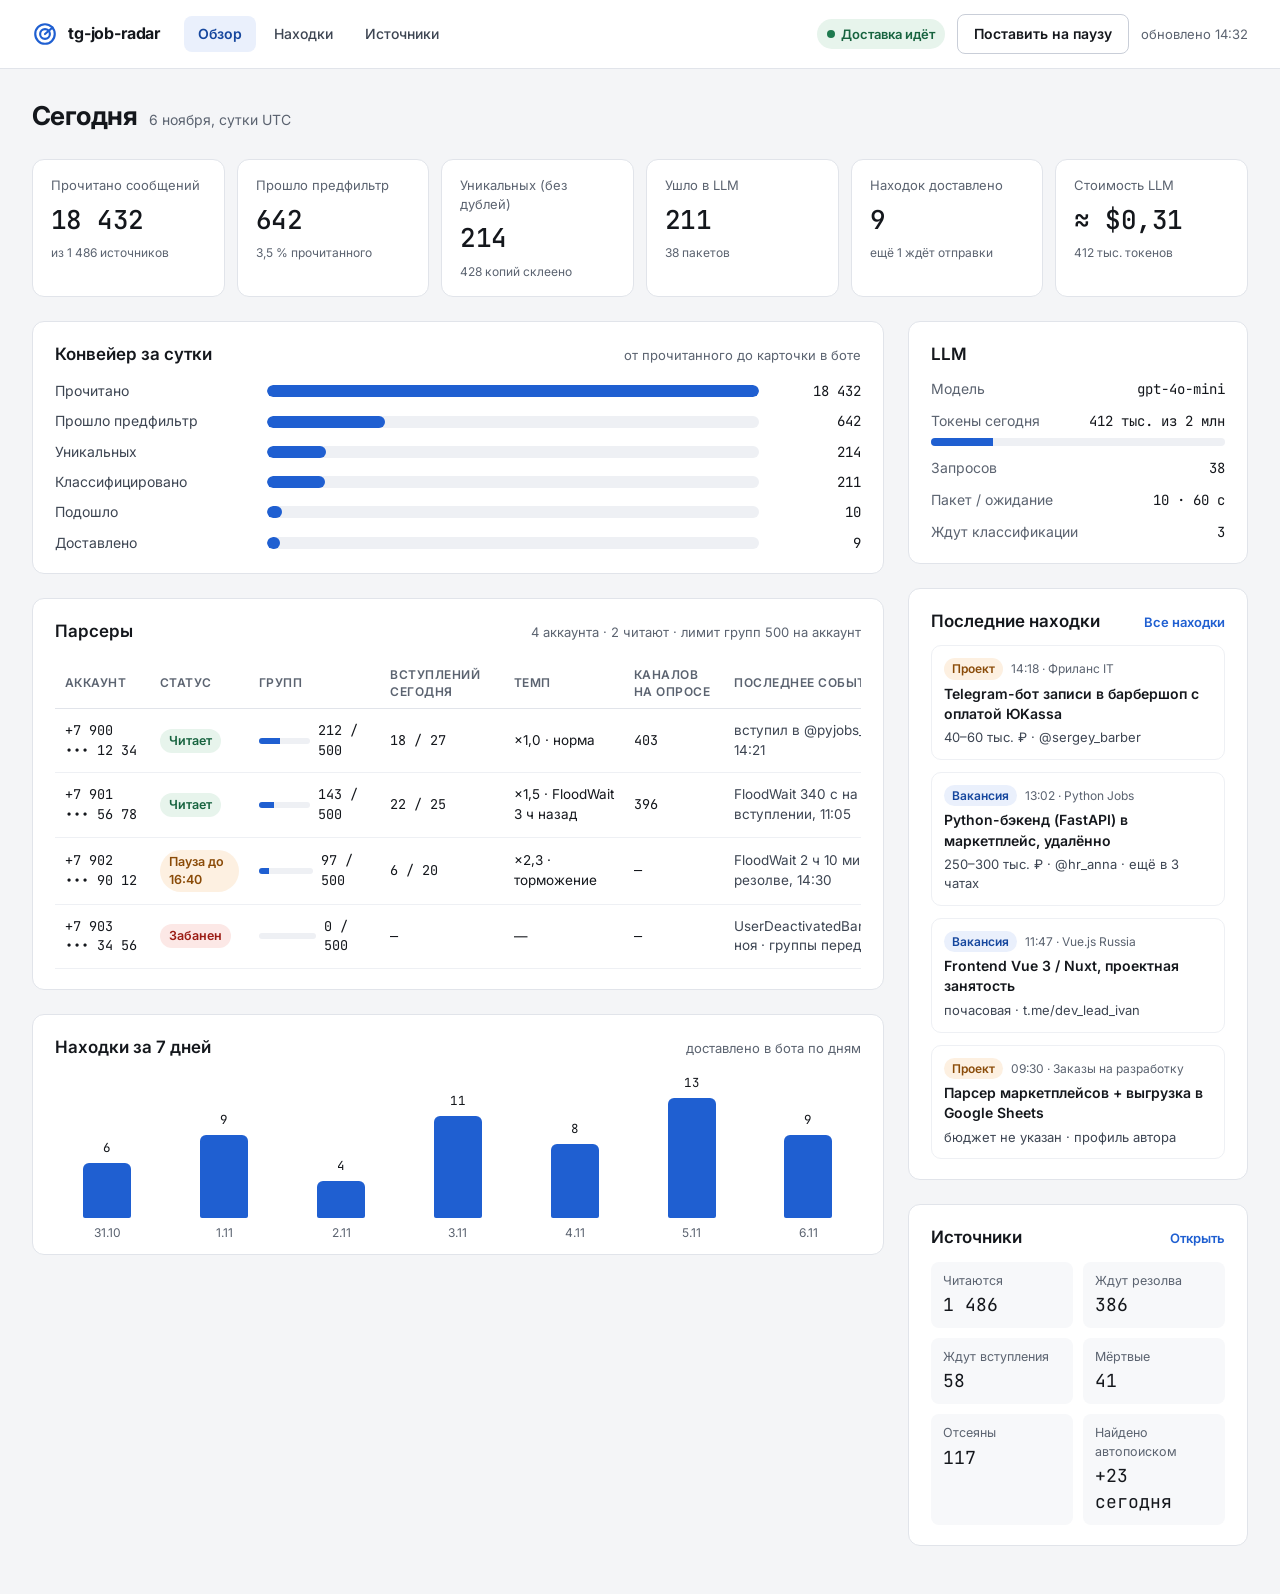
==== design/web-panel/preview/Main.html @ 6ae97d9d "design: local static preview of web panel mockup" ====
<!doctype html>
<html lang="ru">
<head>
<meta charset="utf-8">
<meta name="viewport" content="width=device-width, initial-scale=1">
<title>Обзор — tg-job-radar</title>

<link rel="preconnect" href="https://fonts.googleapis.com">
<link rel="stylesheet" href="https://fonts.googleapis.com/css2?family=Inter:wght@400;500;600;700&amp;family=JetBrains+Mono:wght@400;500&amp;display=swap">
<style>
body{margin:0;background:#F4F5F7}
a{color:#1F5FD1;text-decoration:none}a:hover{color:#16479E;text-decoration:underline}
</style>

</head>
<body>


<div style="min-height: 100vh; background: #F4F5F7; color: #14171C; font-family: Inter, system-ui, -apple-system, 'Segoe UI', sans-serif; font-size: 14px; line-height: 1.45">

  <header style="background: #FFFFFF; border-bottom: 1px solid #E1E4EA">
    <div style="max-width: 1360px; margin: 0 auto; padding: 14px 32px; display: flex; flex-wrap: wrap; align-items: center; gap: 24px">
      <div style="display: flex; align-items: center; gap: 10px">
        <svg width="26" height="26" viewBox="0 0 24 24" fill="none" stroke="#1F5FD1" stroke-width="2" stroke-linecap="round" aria-hidden="true"><circle cx="12" cy="12" r="9"></circle><circle cx="12" cy="12" r="4.5"></circle><path d="M12 12 19 6"></path></svg>
        <span style="font-weight: 700; font-size: 16px; letter-spacing: -0.01em">tg-job-radar</span>
      </div>
      <nav aria-label="Разделы" style="display: flex; flex-wrap: wrap; gap: 4px">
        <a href="Main.html" aria-current="page" style="padding: 8px 14px; border-radius: 8px; background: #EAF0FC; color: #16479E; font-weight: 600">Обзор</a>
        <a href="Findings.html" style="padding: 8px 14px; border-radius: 8px; color: #3D4552; font-weight: 500">Находки</a>
        <a href="Sources.html" style="padding: 8px 14px; border-radius: 8px; color: #3D4552; font-weight: 500">Источники</a>
      </nav>
      <div style="margin-left: auto; display: flex; flex-wrap: wrap; align-items: center; gap: 12px">
        <span style="display: inline-flex; align-items: center; gap: 6px; padding: 6px 10px; border-radius: 999px; background: #E7F4EC; color: #17633F; font-weight: 600; font-size: 13px">
          <svg width="8" height="8" viewBox="0 0 8 8" aria-hidden="true"><circle cx="4" cy="4" r="4" fill="#1E7A4F"></circle></svg>Доставка идёт
        </span>
        <button type="button" style="min-height: 40px; padding: 0 16px; border-radius: 8px; border: 1px solid #C9CED8; background: #FFFFFF; color: #14171C; font: inherit; font-weight: 600; cursor: pointer">Поставить на паузу</button>
        <span style="color: #5B6370; font-size: 13px">обновлено 14:32</span>
      </div>
    </div>
  </header>

  <main style="max-width: 1360px; margin: 0 auto; padding: 28px 32px 48px; display: flex; flex-direction: column; gap: 24px">

    <div style="display: flex; flex-wrap: wrap; align-items: baseline; gap: 12px">
      <h1 style="margin: 0; font-size: 26px; font-weight: 700; letter-spacing: -0.02em">Сегодня</h1>
      <span style="color: #5B6370">6 ноября, сутки UTC</span>
    </div>

    <section aria-label="Показатели за сутки" style="display: grid; grid-template-columns: repeat(auto-fit, minmax(190px, 1fr)); gap: 12px">
      
        <div style="background: #FFFFFF; border: 1px solid #E1E4EA; border-radius: 12px; padding: 16px 18px; display: flex; flex-direction: column; gap: 6px">
          <span style="color: #5B6370; font-size: 13px">Прочитано сообщений</span>
          <span style="font-family: 'JetBrains Mono', ui-monospace, monospace; font-size: 26px; font-weight: 500; letter-spacing: -0.02em">18 432</span>
          <span style="color: #5B6370; font-size: 12px">из 1 486 источников</span>
        </div>
      
        <div style="background: #FFFFFF; border: 1px solid #E1E4EA; border-radius: 12px; padding: 16px 18px; display: flex; flex-direction: column; gap: 6px">
          <span style="color: #5B6370; font-size: 13px">Прошло предфильтр</span>
          <span style="font-family: 'JetBrains Mono', ui-monospace, monospace; font-size: 26px; font-weight: 500; letter-spacing: -0.02em">642</span>
          <span style="color: #5B6370; font-size: 12px">3,5 % прочитанного</span>
        </div>
      
        <div style="background: #FFFFFF; border: 1px solid #E1E4EA; border-radius: 12px; padding: 16px 18px; display: flex; flex-direction: column; gap: 6px">
          <span style="color: #5B6370; font-size: 13px">Уникальных (без дублей)</span>
          <span style="font-family: 'JetBrains Mono', ui-monospace, monospace; font-size: 26px; font-weight: 500; letter-spacing: -0.02em">214</span>
          <span style="color: #5B6370; font-size: 12px">428 копий склеено</span>
        </div>
      
        <div style="background: #FFFFFF; border: 1px solid #E1E4EA; border-radius: 12px; padding: 16px 18px; display: flex; flex-direction: column; gap: 6px">
          <span style="color: #5B6370; font-size: 13px">Ушло в LLM</span>
          <span style="font-family: 'JetBrains Mono', ui-monospace, monospace; font-size: 26px; font-weight: 500; letter-spacing: -0.02em">211</span>
          <span style="color: #5B6370; font-size: 12px">38 пакетов</span>
        </div>
      
        <div style="background: #FFFFFF; border: 1px solid #E1E4EA; border-radius: 12px; padding: 16px 18px; display: flex; flex-direction: column; gap: 6px">
          <span style="color: #5B6370; font-size: 13px">Находок доставлено</span>
          <span style="font-family: 'JetBrains Mono', ui-monospace, monospace; font-size: 26px; font-weight: 500; letter-spacing: -0.02em">9</span>
          <span style="color: #5B6370; font-size: 12px">ещё 1 ждёт отправки</span>
        </div>
      
        <div style="background: #FFFFFF; border: 1px solid #E1E4EA; border-radius: 12px; padding: 16px 18px; display: flex; flex-direction: column; gap: 6px">
          <span style="color: #5B6370; font-size: 13px">Стоимость LLM</span>
          <span style="font-family: 'JetBrains Mono', ui-monospace, monospace; font-size: 26px; font-weight: 500; letter-spacing: -0.02em">≈ $0,31</span>
          <span style="color: #5B6370; font-size: 12px">412 тыс. токенов</span>
        </div>
      
    </section>

    <div style="display: flex; flex-wrap: wrap; gap: 24px; align-items: flex-start">

      <div style="flex: 999 1 640px; min-width: 0; display: flex; flex-direction: column; gap: 24px">

        <section style="background: #FFFFFF; border: 1px solid #E1E4EA; border-radius: 12px; padding: 20px 22px; display: flex; flex-direction: column; gap: 14px">
          <div style="display: flex; flex-wrap: wrap; align-items: baseline; justify-content: space-between; gap: 8px">
            <h2 style="margin: 0; font-size: 17px; font-weight: 600">Конвейер за сутки</h2>
            <span style="color: #5B6370; font-size: 13px">от прочитанного до карточки в боте</span>
          </div>
          <div style="display: flex; flex-direction: column; gap: 10px">
            
              <div style="display: grid; grid-template-columns: 200px minmax(0, 1fr) 90px; align-items: center; gap: 12px">
                <span style="color: #3D4552">Прочитано</span>
                <div style="height: 12px; background: #EEF0F4; border-radius: 6px; overflow: hidden">
                  <div style="height: 100%; width: 100%; background: #1F5FD1; border-radius: 6px"></div>
                </div>
                <span style="font-family: 'JetBrains Mono', ui-monospace, monospace; text-align: right">18 432</span>
              </div>
            
              <div style="display: grid; grid-template-columns: 200px minmax(0, 1fr) 90px; align-items: center; gap: 12px">
                <span style="color: #3D4552">Прошло предфильтр</span>
                <div style="height: 12px; background: #EEF0F4; border-radius: 6px; overflow: hidden">
                  <div style="height: 100%; width: 24%; background: #1F5FD1; border-radius: 6px"></div>
                </div>
                <span style="font-family: 'JetBrains Mono', ui-monospace, monospace; text-align: right">642</span>
              </div>
            
              <div style="display: grid; grid-template-columns: 200px minmax(0, 1fr) 90px; align-items: center; gap: 12px">
                <span style="color: #3D4552">Уникальных</span>
                <div style="height: 12px; background: #EEF0F4; border-radius: 6px; overflow: hidden">
                  <div style="height: 100%; width: 12%; background: #1F5FD1; border-radius: 6px"></div>
                </div>
                <span style="font-family: 'JetBrains Mono', ui-monospace, monospace; text-align: right">214</span>
              </div>
            
              <div style="display: grid; grid-template-columns: 200px minmax(0, 1fr) 90px; align-items: center; gap: 12px">
                <span style="color: #3D4552">Классифицировано</span>
                <div style="height: 12px; background: #EEF0F4; border-radius: 6px; overflow: hidden">
                  <div style="height: 100%; width: 11.8%; background: #1F5FD1; border-radius: 6px"></div>
                </div>
                <span style="font-family: 'JetBrains Mono', ui-monospace, monospace; text-align: right">211</span>
              </div>
            
              <div style="display: grid; grid-template-columns: 200px minmax(0, 1fr) 90px; align-items: center; gap: 12px">
                <span style="color: #3D4552">Подошло</span>
                <div style="height: 12px; background: #EEF0F4; border-radius: 6px; overflow: hidden">
                  <div style="height: 100%; width: 3%; background: #1F5FD1; border-radius: 6px"></div>
                </div>
                <span style="font-family: 'JetBrains Mono', ui-monospace, monospace; text-align: right">10</span>
              </div>
            
              <div style="display: grid; grid-template-columns: 200px minmax(0, 1fr) 90px; align-items: center; gap: 12px">
                <span style="color: #3D4552">Доставлено</span>
                <div style="height: 12px; background: #EEF0F4; border-radius: 6px; overflow: hidden">
                  <div style="height: 100%; width: 2.7%; background: #1F5FD1; border-radius: 6px"></div>
                </div>
                <span style="font-family: 'JetBrains Mono', ui-monospace, monospace; text-align: right">9</span>
              </div>
            
          </div>
        </section>

        <section style="background: #FFFFFF; border: 1px solid #E1E4EA; border-radius: 12px; padding: 20px 22px; display: flex; flex-direction: column; gap: 14px">
          <div style="display: flex; flex-wrap: wrap; align-items: baseline; justify-content: space-between; gap: 8px">
            <h2 style="margin: 0; font-size: 17px; font-weight: 600">Парсеры</h2>
            <span style="color: #5B6370; font-size: 13px">4 аккаунта · 2 читают · лимит групп 500 на аккаунт</span>
          </div>
          <div style="overflow-x: auto">
            <table style="width: 100%; min-width: 860px; border-collapse: collapse; font-size: 13.5px">
              <thead>
                <tr style="text-align: left; color: #5B6370; font-size: 12px; text-transform: uppercase; letter-spacing: 0.04em">
                  <th style="padding: 8px 10px; font-weight: 600; border-bottom: 1px solid #E1E4EA">Аккаунт</th>
                  <th style="padding: 8px 10px; font-weight: 600; border-bottom: 1px solid #E1E4EA">Статус</th>
                  <th style="padding: 8px 10px; font-weight: 600; border-bottom: 1px solid #E1E4EA">Групп</th>
                  <th style="padding: 8px 10px; font-weight: 600; border-bottom: 1px solid #E1E4EA">Вступлений сегодня</th>
                  <th style="padding: 8px 10px; font-weight: 600; border-bottom: 1px solid #E1E4EA">Темп</th>
                  <th style="padding: 8px 10px; font-weight: 600; border-bottom: 1px solid #E1E4EA">Каналов на опросе</th>
                  <th style="padding: 8px 10px; font-weight: 600; border-bottom: 1px solid #E1E4EA">Последнее событие</th>
                </tr>
              </thead>
              <tbody>
                
                  <tr>
                    <td style="padding: 12px 10px; border-bottom: 1px solid #EEF0F4; font-family: 'JetBrains Mono', ui-monospace, monospace">+7 900 ••• 12 34</td>
                    <td style="padding: 12px 10px; border-bottom: 1px solid #EEF0F4">
                      <span style="display: inline-flex; align-items: center; gap: 6px; padding: 3px 9px; border-radius: 999px; font-weight: 600; font-size: 12.5px; background: #E7F4EC; color: #17633F">Читает</span>
                    </td>
                    <td style="padding: 12px 10px; border-bottom: 1px solid #EEF0F4">
                      <div style="display: flex; align-items: center; gap: 8px">
                        <div style="width: 70px; height: 6px; background: #EEF0F4; border-radius: 3px; overflow: hidden"><div style="height: 100%; width: 42%; background: #1F5FD1"></div></div>
                        <span style="font-family: 'JetBrains Mono', ui-monospace, monospace">212 / 500</span>
                      </div>
                    </td>
                    <td style="padding: 12px 10px; border-bottom: 1px solid #EEF0F4; font-family: 'JetBrains Mono', ui-monospace, monospace">18 / 27</td>
                    <td style="padding: 12px 10px; border-bottom: 1px solid #EEF0F4">×1,0 · норма</td>
                    <td style="padding: 12px 10px; border-bottom: 1px solid #EEF0F4; font-family: 'JetBrains Mono', ui-monospace, monospace">403</td>
                    <td style="padding: 12px 10px; border-bottom: 1px solid #EEF0F4; color: #3D4552">вступил в @pyjobs_chat, 14:21</td>
                  </tr>
                
                  <tr>
                    <td style="padding: 12px 10px; border-bottom: 1px solid #EEF0F4; font-family: 'JetBrains Mono', ui-monospace, monospace">+7 901 ••• 56 78</td>
                    <td style="padding: 12px 10px; border-bottom: 1px solid #EEF0F4">
                      <span style="display: inline-flex; align-items: center; gap: 6px; padding: 3px 9px; border-radius: 999px; font-weight: 600; font-size: 12.5px; background: #E7F4EC; color: #17633F">Читает</span>
                    </td>
                    <td style="padding: 12px 10px; border-bottom: 1px solid #EEF0F4">
                      <div style="display: flex; align-items: center; gap: 8px">
                        <div style="width: 70px; height: 6px; background: #EEF0F4; border-radius: 3px; overflow: hidden"><div style="height: 100%; width: 29%; background: #1F5FD1"></div></div>
                        <span style="font-family: 'JetBrains Mono', ui-monospace, monospace">143 / 500</span>
                      </div>
                    </td>
                    <td style="padding: 12px 10px; border-bottom: 1px solid #EEF0F4; font-family: 'JetBrains Mono', ui-monospace, monospace">22 / 25</td>
                    <td style="padding: 12px 10px; border-bottom: 1px solid #EEF0F4">×1,5 · FloodWait 3 ч назад</td>
                    <td style="padding: 12px 10px; border-bottom: 1px solid #EEF0F4; font-family: 'JetBrains Mono', ui-monospace, monospace">396</td>
                    <td style="padding: 12px 10px; border-bottom: 1px solid #EEF0F4; color: #3D4552">FloodWait 340 с на вступлении, 11:05</td>
                  </tr>
                
                  <tr>
                    <td style="padding: 12px 10px; border-bottom: 1px solid #EEF0F4; font-family: 'JetBrains Mono', ui-monospace, monospace">+7 902 ••• 90 12</td>
                    <td style="padding: 12px 10px; border-bottom: 1px solid #EEF0F4">
                      <span style="display: inline-flex; align-items: center; gap: 6px; padding: 3px 9px; border-radius: 999px; font-weight: 600; font-size: 12.5px; background: #FDF0E1; color: #8A4B08">Пауза до 16:40</span>
                    </td>
                    <td style="padding: 12px 10px; border-bottom: 1px solid #EEF0F4">
                      <div style="display: flex; align-items: center; gap: 8px">
                        <div style="width: 70px; height: 6px; background: #EEF0F4; border-radius: 3px; overflow: hidden"><div style="height: 100%; width: 19%; background: #1F5FD1"></div></div>
                        <span style="font-family: 'JetBrains Mono', ui-monospace, monospace">97 / 500</span>
                      </div>
                    </td>
                    <td style="padding: 12px 10px; border-bottom: 1px solid #EEF0F4; font-family: 'JetBrains Mono', ui-monospace, monospace">6 / 20</td>
                    <td style="padding: 12px 10px; border-bottom: 1px solid #EEF0F4">×2,3 · торможение</td>
                    <td style="padding: 12px 10px; border-bottom: 1px solid #EEF0F4; font-family: 'JetBrains Mono', ui-monospace, monospace">—</td>
                    <td style="padding: 12px 10px; border-bottom: 1px solid #EEF0F4; color: #3D4552">FloodWait 2 ч 10 мин на резолве, 14:30</td>
                  </tr>
                
                  <tr>
                    <td style="padding: 12px 10px; border-bottom: 1px solid #EEF0F4; font-family: 'JetBrains Mono', ui-monospace, monospace">+7 903 ••• 34 56</td>
                    <td style="padding: 12px 10px; border-bottom: 1px solid #EEF0F4">
                      <span style="display: inline-flex; align-items: center; gap: 6px; padding: 3px 9px; border-radius: 999px; font-weight: 600; font-size: 12.5px; background: #FCE8E6; color: #9B1C14">Забанен</span>
                    </td>
                    <td style="padding: 12px 10px; border-bottom: 1px solid #EEF0F4">
                      <div style="display: flex; align-items: center; gap: 8px">
                        <div style="width: 70px; height: 6px; background: #EEF0F4; border-radius: 3px; overflow: hidden"><div style="height: 100%; width: 0%; background: #1F5FD1"></div></div>
                        <span style="font-family: 'JetBrains Mono', ui-monospace, monospace">0 / 500</span>
                      </div>
                    </td>
                    <td style="padding: 12px 10px; border-bottom: 1px solid #EEF0F4; font-family: 'JetBrains Mono', ui-monospace, monospace">—</td>
                    <td style="padding: 12px 10px; border-bottom: 1px solid #EEF0F4">—</td>
                    <td style="padding: 12px 10px; border-bottom: 1px solid #EEF0F4; font-family: 'JetBrains Mono', ui-monospace, monospace">—</td>
                    <td style="padding: 12px 10px; border-bottom: 1px solid #EEF0F4; color: #3D4552">UserDeactivatedBan, 3 ноя · группы переданы</td>
                  </tr>
                
              </tbody>
            </table>
          </div>
        </section>

        <section style="background: #FFFFFF; border: 1px solid #E1E4EA; border-radius: 12px; padding: 20px 22px; display: flex; flex-direction: column; gap: 14px">
          <div style="display: flex; flex-wrap: wrap; align-items: baseline; justify-content: space-between; gap: 8px">
            <h2 style="margin: 0; font-size: 17px; font-weight: 600">Находки за 7 дней</h2>
            <span style="color: #5B6370; font-size: 13px">доставлено в бота по дням</span>
          </div>
          <div style="display: grid; grid-template-columns: repeat(7, minmax(0, 1fr)); gap: 12px; align-items: end; height: 160px">
            
              <div style="display: flex; flex-direction: column; align-items: center; justify-content: flex-end; gap: 6px; height: 100%">
                <span style="font-family: 'JetBrains Mono', ui-monospace, monospace; font-size: 12.5px">6</span>
                <div style="width: 100%; max-width: 48px; height: 55px; background: #1F5FD1; border-radius: 6px 6px 2px 2px"></div>
                <span style="color: #5B6370; font-size: 12px">31.10</span>
              </div>
            
              <div style="display: flex; flex-direction: column; align-items: center; justify-content: flex-end; gap: 6px; height: 100%">
                <span style="font-family: 'JetBrains Mono', ui-monospace, monospace; font-size: 12.5px">9</span>
                <div style="width: 100%; max-width: 48px; height: 83px; background: #1F5FD1; border-radius: 6px 6px 2px 2px"></div>
                <span style="color: #5B6370; font-size: 12px">1.11</span>
              </div>
            
              <div style="display: flex; flex-direction: column; align-items: center; justify-content: flex-end; gap: 6px; height: 100%">
                <span style="font-family: 'JetBrains Mono', ui-monospace, monospace; font-size: 12.5px">4</span>
                <div style="width: 100%; max-width: 48px; height: 37px; background: #1F5FD1; border-radius: 6px 6px 2px 2px"></div>
                <span style="color: #5B6370; font-size: 12px">2.11</span>
              </div>
            
              <div style="display: flex; flex-direction: column; align-items: center; justify-content: flex-end; gap: 6px; height: 100%">
                <span style="font-family: 'JetBrains Mono', ui-monospace, monospace; font-size: 12.5px">11</span>
                <div style="width: 100%; max-width: 48px; height: 102px; background: #1F5FD1; border-radius: 6px 6px 2px 2px"></div>
                <span style="color: #5B6370; font-size: 12px">3.11</span>
              </div>
            
              <div style="display: flex; flex-direction: column; align-items: center; justify-content: flex-end; gap: 6px; height: 100%">
                <span style="font-family: 'JetBrains Mono', ui-monospace, monospace; font-size: 12.5px">8</span>
                <div style="width: 100%; max-width: 48px; height: 74px; background: #1F5FD1; border-radius: 6px 6px 2px 2px"></div>
                <span style="color: #5B6370; font-size: 12px">4.11</span>
              </div>
            
              <div style="display: flex; flex-direction: column; align-items: center; justify-content: flex-end; gap: 6px; height: 100%">
                <span style="font-family: 'JetBrains Mono', ui-monospace, monospace; font-size: 12.5px">13</span>
                <div style="width: 100%; max-width: 48px; height: 120px; background: #1F5FD1; border-radius: 6px 6px 2px 2px"></div>
                <span style="color: #5B6370; font-size: 12px">5.11</span>
              </div>
            
              <div style="display: flex; flex-direction: column; align-items: center; justify-content: flex-end; gap: 6px; height: 100%">
                <span style="font-family: 'JetBrains Mono', ui-monospace, monospace; font-size: 12.5px">9</span>
                <div style="width: 100%; max-width: 48px; height: 83px; background: #1F5FD1; border-radius: 6px 6px 2px 2px"></div>
                <span style="color: #5B6370; font-size: 12px">6.11</span>
              </div>
            
          </div>
        </section>
      </div>

      <aside style="flex: 1 1 340px; min-width: 0; display: flex; flex-direction: column; gap: 24px">

        <section style="background: #FFFFFF; border: 1px solid #E1E4EA; border-radius: 12px; padding: 20px 22px; display: flex; flex-direction: column; gap: 12px">
          <h2 style="margin: 0; font-size: 17px; font-weight: 600">LLM</h2>
          <div style="display: flex; justify-content: space-between; gap: 8px"><span style="color: #5B6370">Модель</span><span style="font-family: 'JetBrains Mono', ui-monospace, monospace">gpt-4o-mini</span></div>
          <div style="display: flex; flex-direction: column; gap: 6px">
            <div style="display: flex; justify-content: space-between; gap: 8px"><span style="color: #5B6370">Токены сегодня</span><span style="font-family: 'JetBrains Mono', ui-monospace, monospace">412 тыс. из 2 млн</span></div>
            <div style="height: 8px; background: #EEF0F4; border-radius: 4px; overflow: hidden"><div style="height: 100%; width: 21%; background: #1F5FD1"></div></div>
          </div>
          <div style="display: flex; justify-content: space-between; gap: 8px"><span style="color: #5B6370">Запросов</span><span style="font-family: 'JetBrains Mono', ui-monospace, monospace">38</span></div>
          <div style="display: flex; justify-content: space-between; gap: 8px"><span style="color: #5B6370">Пакет / ожидание</span><span style="font-family: 'JetBrains Mono', ui-monospace, monospace">10 · 60 с</span></div>
          <div style="display: flex; justify-content: space-between; gap: 8px"><span style="color: #5B6370">Ждут классификации</span><span style="font-family: 'JetBrains Mono', ui-monospace, monospace">3</span></div>
        </section>

        <section style="background: #FFFFFF; border: 1px solid #E1E4EA; border-radius: 12px; padding: 20px 22px; display: flex; flex-direction: column; gap: 12px">
          <div style="display: flex; align-items: baseline; justify-content: space-between; gap: 8px">
            <h2 style="margin: 0; font-size: 17px; font-weight: 600">Последние находки</h2>
            <a href="Findings.html" style="font-size: 13px; font-weight: 600">Все находки</a>
          </div>
          
            <a href="Findings.html" style="display: flex; flex-direction: column; gap: 4px; padding: 12px; border: 1px solid #EEF0F4; border-radius: 10px; color: #14171C; text-decoration: none">
              <span style="display: flex; align-items: center; gap: 8px; font-size: 12px; color: #5B6370"><span style="padding: 2px 8px; border-radius: 999px; background: #FDF0E1; color: #8A4B08; font-weight: 600">Проект</span>14:18 · Фриланс IT</span>
              <span style="font-weight: 600">Telegram-бот записи в барбершоп с оплатой ЮKassa</span>
              <span style="color: #3D4552; font-size: 13px">40–60 тыс. ₽ · @sergey_barber</span>
            </a>
          
            <a href="Findings.html" style="display: flex; flex-direction: column; gap: 4px; padding: 12px; border: 1px solid #EEF0F4; border-radius: 10px; color: #14171C; text-decoration: none">
              <span style="display: flex; align-items: center; gap: 8px; font-size: 12px; color: #5B6370"><span style="padding: 2px 8px; border-radius: 999px; background: #EAF0FC; color: #16479E; font-weight: 600">Вакансия</span>13:02 · Python Jobs</span>
              <span style="font-weight: 600">Python-бэкенд (FastAPI) в маркетплейс, удалённо</span>
              <span style="color: #3D4552; font-size: 13px">250–300 тыс. ₽ · @hr_anna · ещё в 3 чатах</span>
            </a>
          
            <a href="Findings.html" style="display: flex; flex-direction: column; gap: 4px; padding: 12px; border: 1px solid #EEF0F4; border-radius: 10px; color: #14171C; text-decoration: none">
              <span style="display: flex; align-items: center; gap: 8px; font-size: 12px; color: #5B6370"><span style="padding: 2px 8px; border-radius: 999px; background: #EAF0FC; color: #16479E; font-weight: 600">Вакансия</span>11:47 · Vue.js Russia</span>
              <span style="font-weight: 600">Frontend Vue 3 / Nuxt, проектная занятость</span>
              <span style="color: #3D4552; font-size: 13px">почасовая · t.me/dev_lead_ivan</span>
            </a>
          
            <a href="Findings.html" style="display: flex; flex-direction: column; gap: 4px; padding: 12px; border: 1px solid #EEF0F4; border-radius: 10px; color: #14171C; text-decoration: none">
              <span style="display: flex; align-items: center; gap: 8px; font-size: 12px; color: #5B6370"><span style="padding: 2px 8px; border-radius: 999px; background: #FDF0E1; color: #8A4B08; font-weight: 600">Проект</span>09:30 · Заказы на разработку</span>
              <span style="font-weight: 600">Парсер маркетплейсов + выгрузка в Google Sheets</span>
              <span style="color: #3D4552; font-size: 13px">бюджет не указан · профиль автора</span>
            </a>
          
        </section>

        <section style="background: #FFFFFF; border: 1px solid #E1E4EA; border-radius: 12px; padding: 20px 22px; display: flex; flex-direction: column; gap: 12px">
          <div style="display: flex; align-items: baseline; justify-content: space-between; gap: 8px">
            <h2 style="margin: 0; font-size: 17px; font-weight: 600">Источники</h2>
            <a href="Sources.html" style="font-size: 13px; font-weight: 600">Открыть</a>
          </div>
          <div style="display: grid; grid-template-columns: repeat(2, minmax(0, 1fr)); gap: 10px">
            
              <div style="padding: 10px 12px; background: #F7F8FA; border-radius: 8px; display: flex; flex-direction: column; gap: 2px">
                <span style="color: #5B6370; font-size: 12.5px">Читаются</span>
                <span style="font-family: 'JetBrains Mono', ui-monospace, monospace; font-size: 18px">1 486</span>
              </div>
            
              <div style="padding: 10px 12px; background: #F7F8FA; border-radius: 8px; display: flex; flex-direction: column; gap: 2px">
                <span style="color: #5B6370; font-size: 12.5px">Ждут резолва</span>
                <span style="font-family: 'JetBrains Mono', ui-monospace, monospace; font-size: 18px">386</span>
              </div>
            
              <div style="padding: 10px 12px; background: #F7F8FA; border-radius: 8px; display: flex; flex-direction: column; gap: 2px">
                <span style="color: #5B6370; font-size: 12.5px">Ждут вступления</span>
                <span style="font-family: 'JetBrains Mono', ui-monospace, monospace; font-size: 18px">58</span>
              </div>
            
              <div style="padding: 10px 12px; background: #F7F8FA; border-radius: 8px; display: flex; flex-direction: column; gap: 2px">
                <span style="color: #5B6370; font-size: 12.5px">Мёртвые</span>
                <span style="font-family: 'JetBrains Mono', ui-monospace, monospace; font-size: 18px">41</span>
              </div>
            
              <div style="padding: 10px 12px; background: #F7F8FA; border-radius: 8px; display: flex; flex-direction: column; gap: 2px">
                <span style="color: #5B6370; font-size: 12.5px">Отсеяны</span>
                <span style="font-family: 'JetBrains Mono', ui-monospace, monospace; font-size: 18px">117</span>
              </div>
            
              <div style="padding: 10px 12px; background: #F7F8FA; border-radius: 8px; display: flex; flex-direction: column; gap: 2px">
                <span style="color: #5B6370; font-size: 12.5px">Найдено автопоиском</span>
                <span style="font-family: 'JetBrains Mono', ui-monospace, monospace; font-size: 18px">+23 сегодня</span>
              </div>
            
          </div>
        </section>
      </aside>
    </div>
  </main>
</div>

</body>
</html>
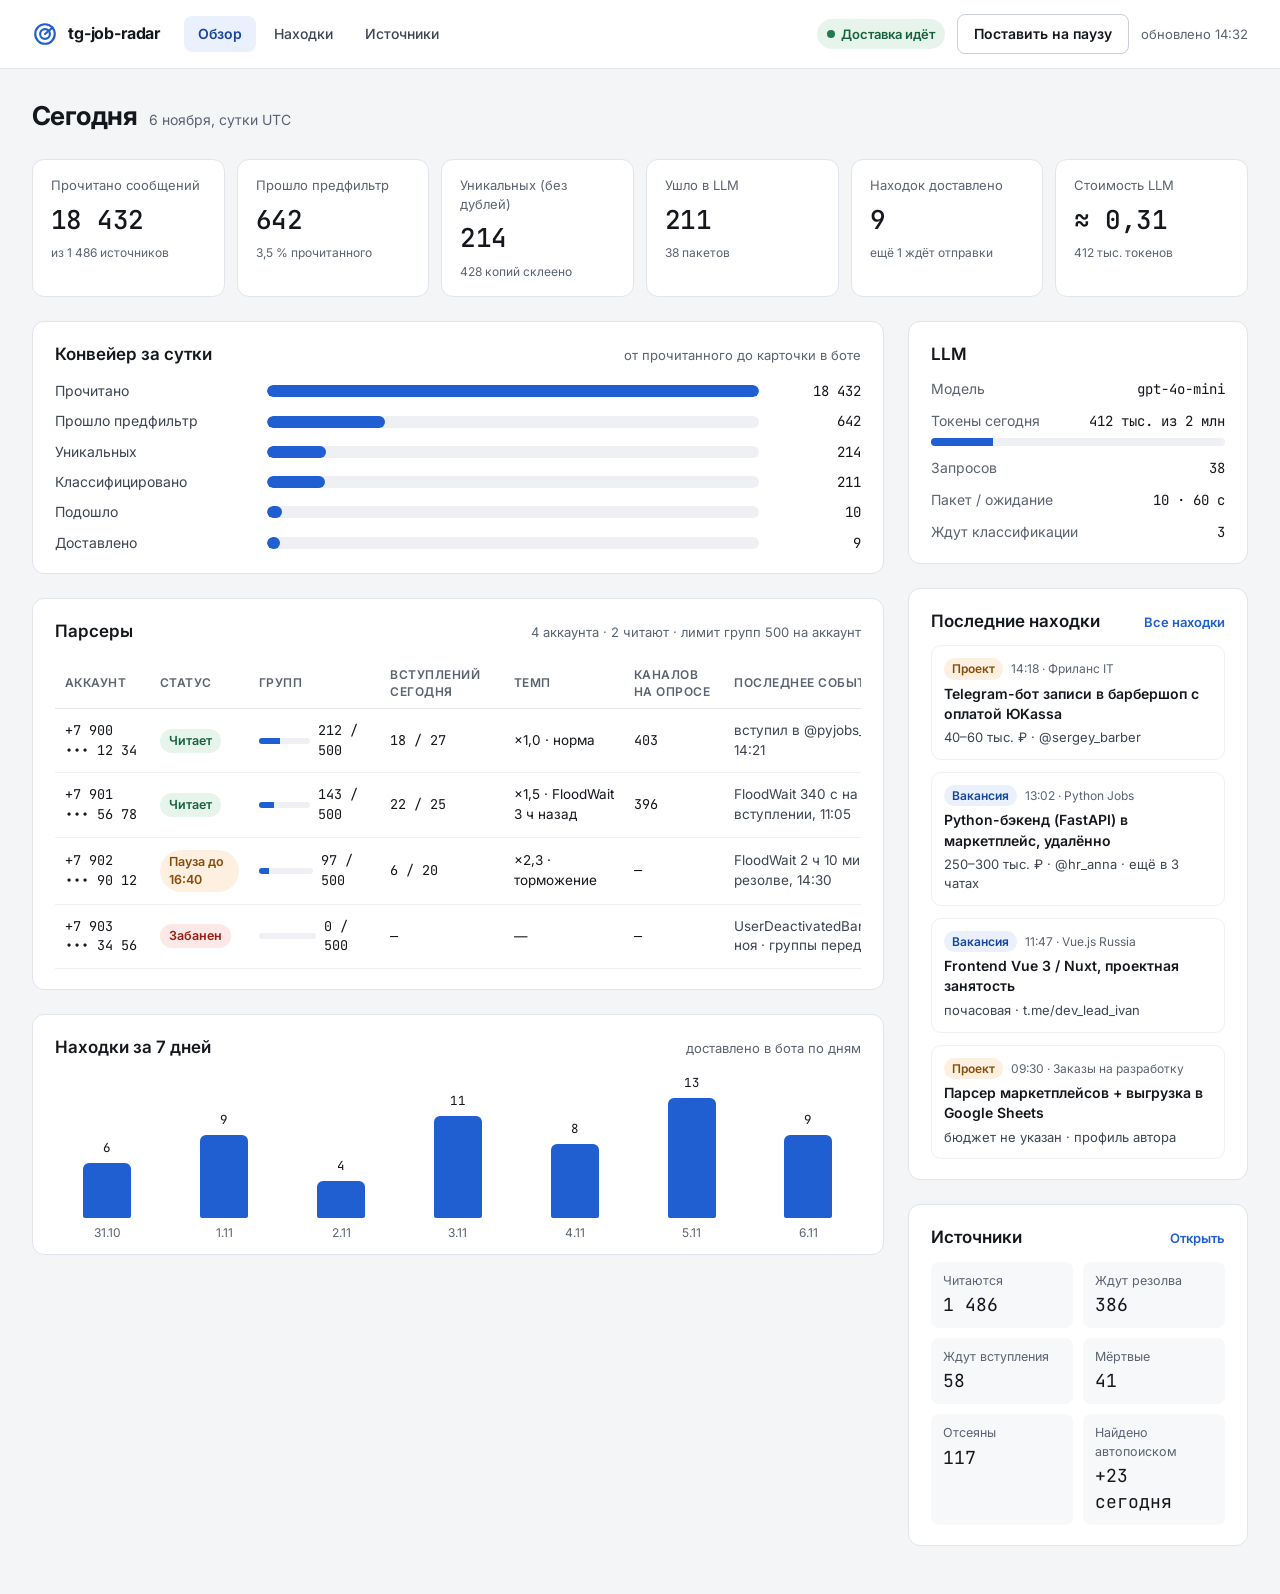
==== commit f6b675ff: "feat: web panel — overview, findings, sources; login via /web" ====
--- a/design/web-panel/preview/Main.html
+++ b/design/web-panel/preview/Main.html
@@ -80,7 +80,7 @@
       
         <div style="background: #FFFFFF; border: 1px solid #E1E4EA; border-radius: 12px; padding: 16px 18px; display: flex; flex-direction: column; gap: 6px">
           <span style="color: #5B6370; font-size: 13px">Стоимость LLM</span>
-          <span style="font-family: 'JetBrains Mono', ui-monospace, monospace; font-size: 26px; font-weight: 500; letter-spacing: -0.02em">≈ $0,31</span>
+          <span style="font-family: 'JetBrains Mono', ui-monospace, monospace; font-size: 26px; font-weight: 500; letter-spacing: -0.02em">≈ 0,31</span>
           <span style="color: #5B6370; font-size: 12px">412 тыс. токенов</span>
         </div>
       
